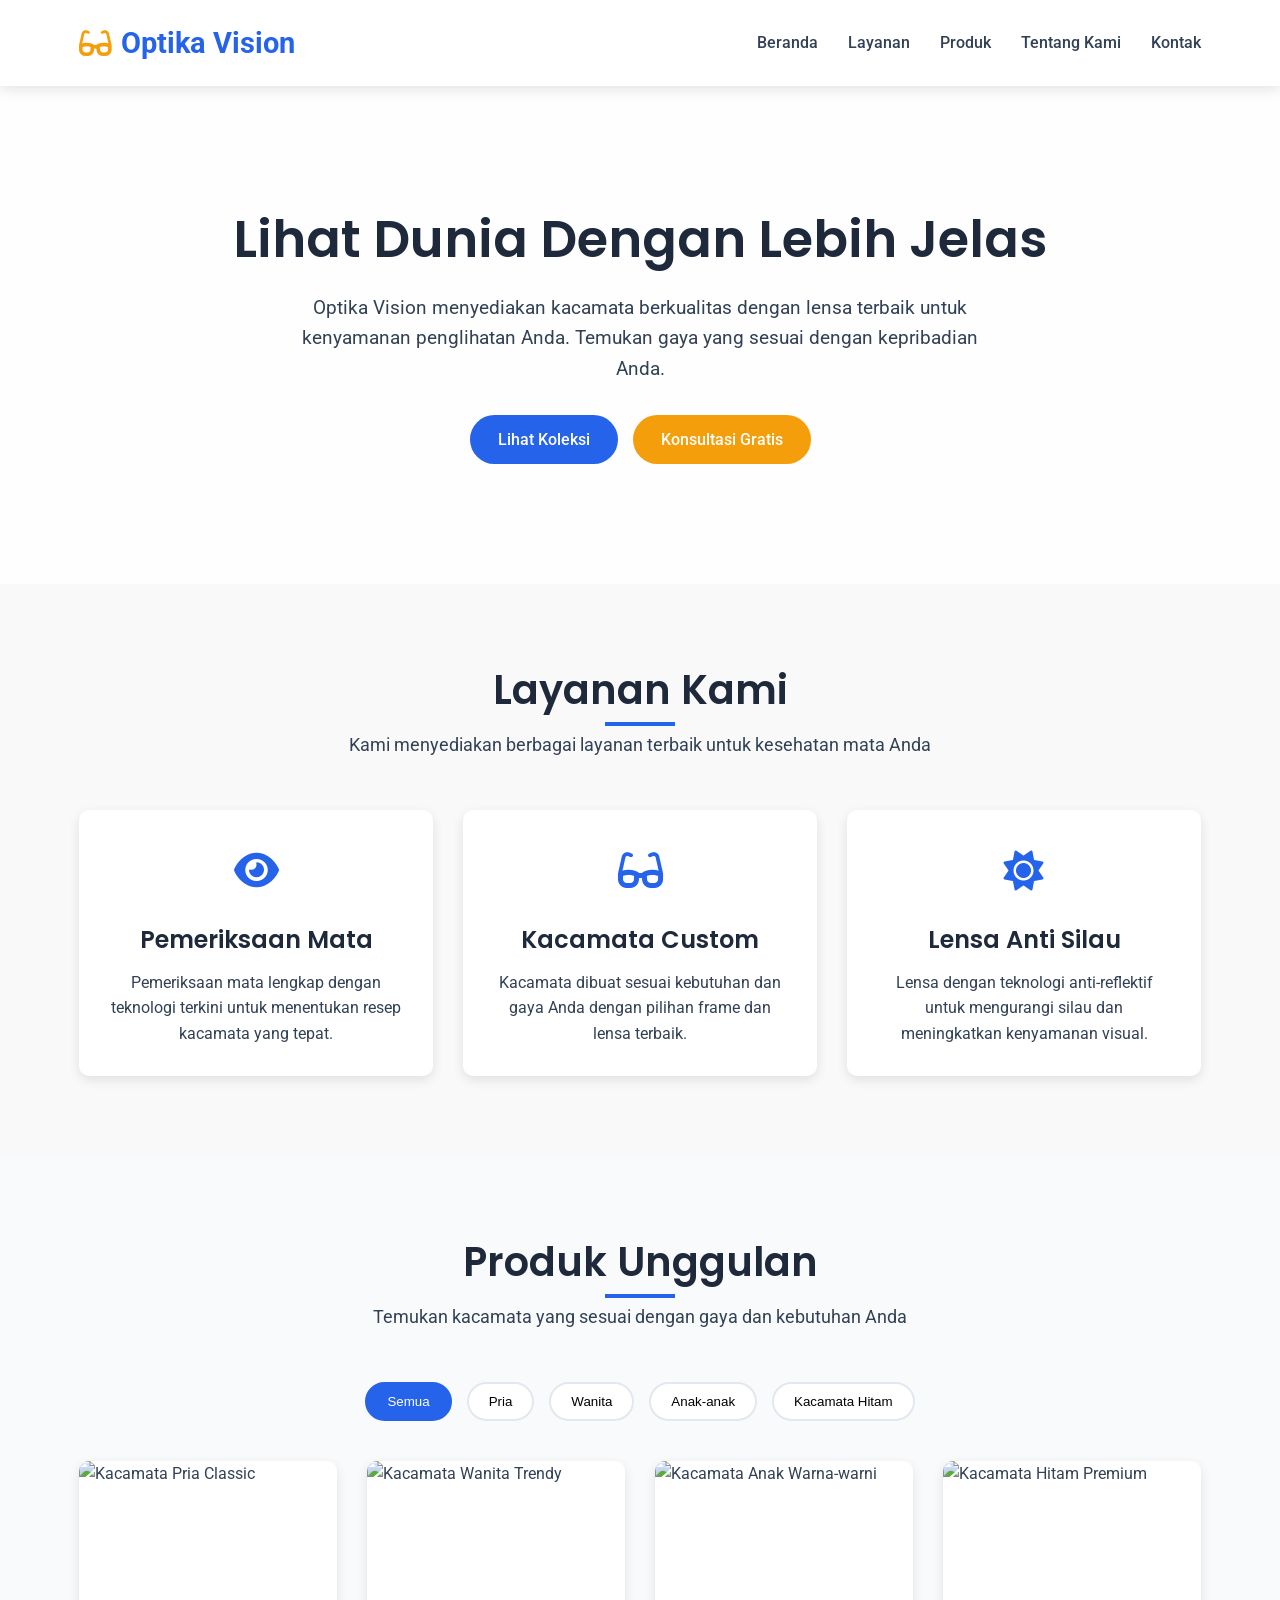
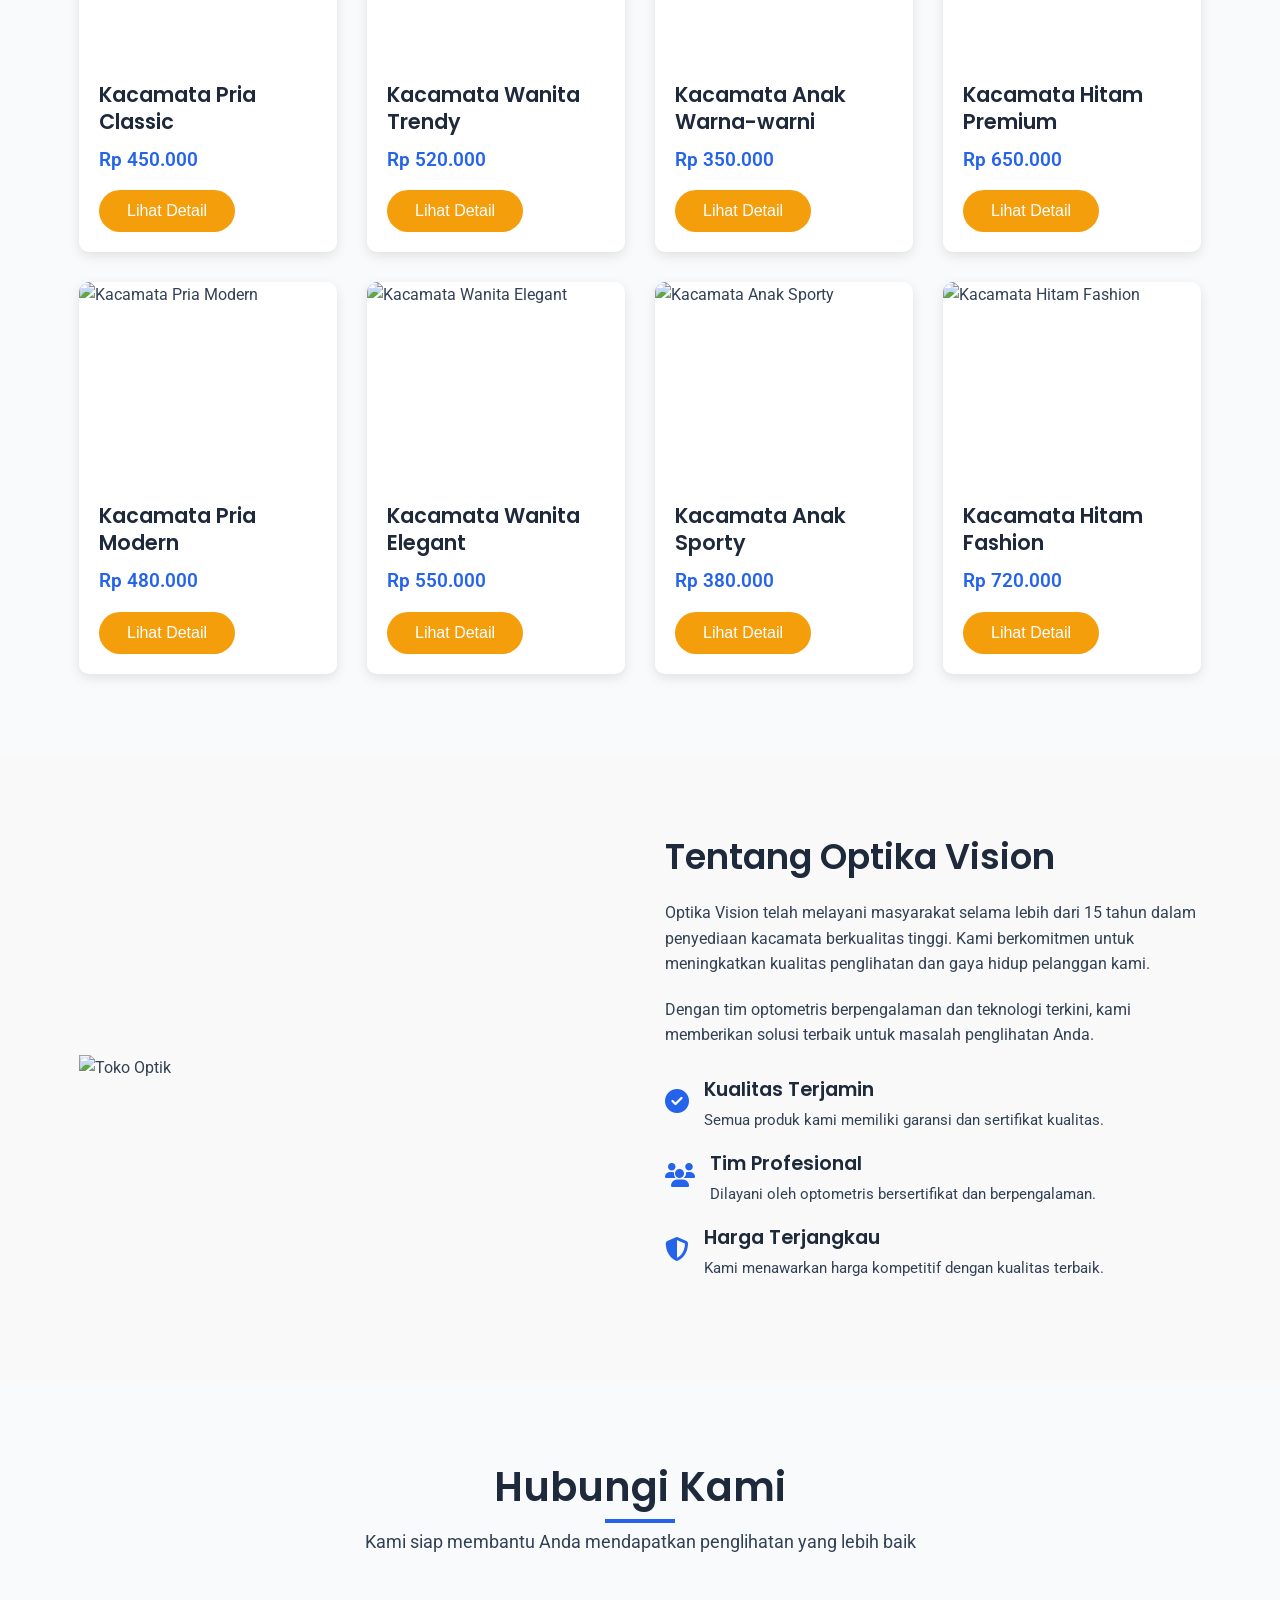
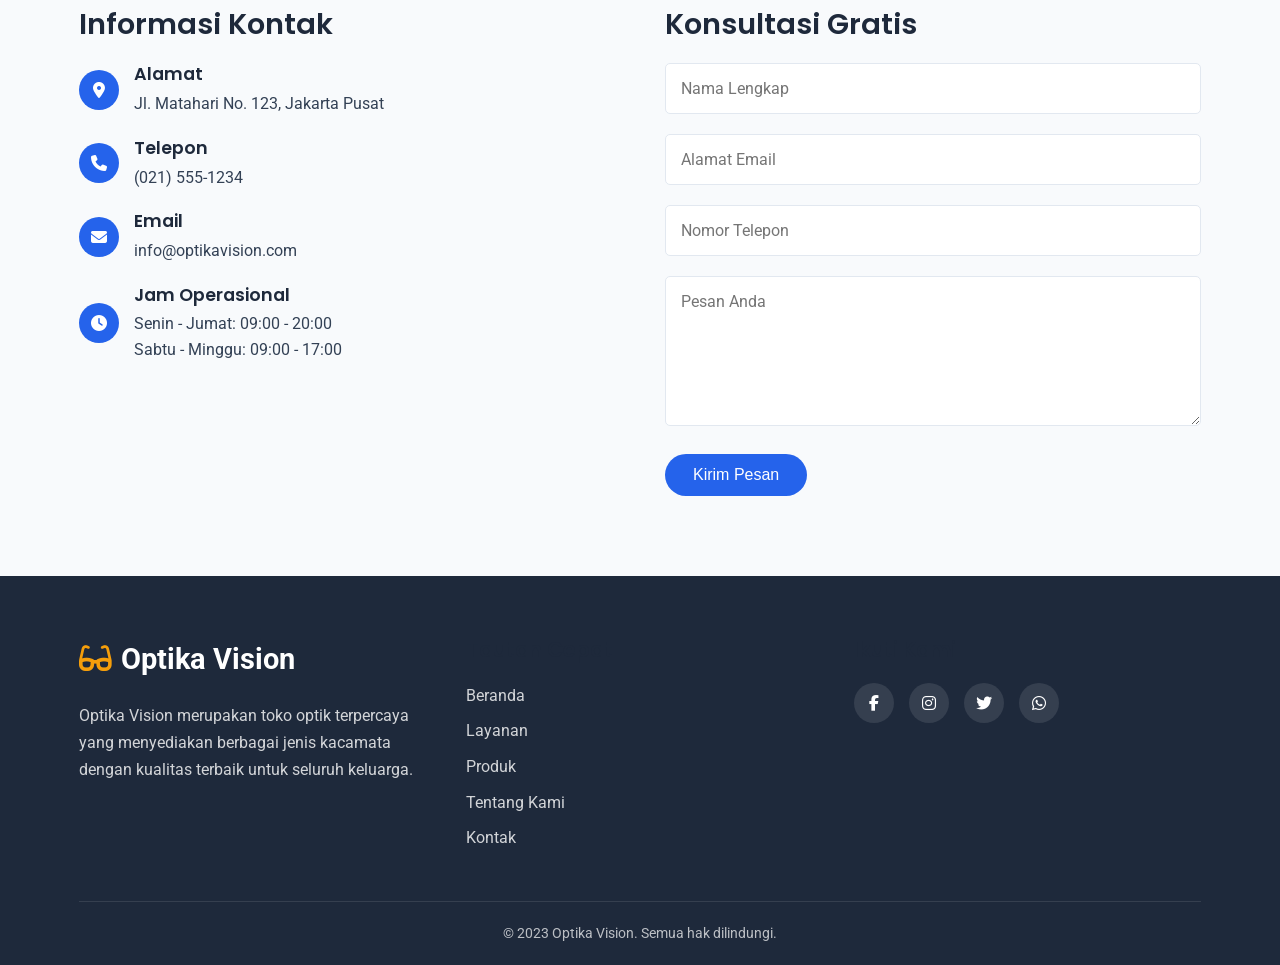
==== index.html @ 6d1a0030 "rename optik.html to index.html" ====
<!DOCTYPE html>
<html lang="id">
<head>
    <meta charset="UTF-8">
    <meta name="viewport" content="width=device-width, initial-scale=1.0">
    <title>Optika Vision - Optik Kacamata Terpercaya</title>
    <link rel="stylesheet" href="style.css">
    <link rel="stylesheet" href="https://cdnjs.cloudflare.com/ajax/libs/font-awesome/6.4.0/css/all.min.css">
    <link rel="preconnect" href="https://fonts.googleapis.com">
    <link rel="preconnect" href="https://fonts.gstatic.com" crossorigin>
    <link href="https://fonts.googleapis.com/css2?family=Poppins:wght@300;400;500;600;700&family=Roboto:wght@300;400;500&display=swap" rel="stylesheet">
</head>
<body>
    <!-- Header & Navbar -->
    <header>
        <div class="container">
            <nav class="navbar">
                <a href="#" class="logo">
                    <i class="fas fa-glasses"></i> Optika Vision
                </a>
                <div class="mobile-toggle">
                    <i class="fas fa-bars"></i>
                </div>
                <ul class="nav-links">
                    <li><a href="#home">Beranda</a></li>
                    <li><a href="#services">Layanan</a></li>
                    <li><a href="#products">Produk</a></li>
                    <li><a href="#about">Tentang Kami</a></li>
                    <li><a href="#contact">Kontak</a></li>
                </ul>
            </nav>
        </div>
    </header>

    <!-- Hero Section -->
    <section class="hero" id="home">
        <div class="container">
            <div class="hero-content">
                <h1>Lihat Dunia Dengan Lebih Jelas</h1>
                <p>Optika Vision menyediakan kacamata berkualitas dengan lensa terbaik untuk kenyamanan penglihatan Anda. Temukan gaya yang sesuai dengan kepribadian Anda.</p>
                <div class="hero-btns">
                    <a href="#products" class="btn">Lihat Koleksi</a>
                    <a href="#contact" class="btn btn-accent">Konsultasi Gratis</a>
                </div>
            </div>
        </div>
    </section>

    <!-- Services Section -->
    <section id="services" class="services-section">
        <div class="container">
            <div class="section-title">
                <h2>Layanan Kami</h2>
                <p>Kami menyediakan berbagai layanan terbaik untuk kesehatan mata Anda</p>
            </div>
            <div class="services-grid">
                <div class="service-card">
                    <div class="service-icon">
                        <i class="fas fa-eye"></i>
                    </div>
                    <h3>Pemeriksaan Mata</h3>
                    <p>Pemeriksaan mata lengkap dengan teknologi terkini untuk menentukan resep kacamata yang tepat.</p>
                </div>
                <div class="service-card">
                    <div class="service-icon">
                        <i class="fas fa-glasses"></i>
                    </div>
                    <h3>Kacamata Custom</h3>
                    <p>Kacamata dibuat sesuai kebutuhan dan gaya Anda dengan pilihan frame dan lensa terbaik.</p>
                </div>
                <div class="service-card">
                    <div class="service-icon">
                        <i class="fas fa-sun"></i>
                    </div>
                    <h3>Lensa Anti Silau</h3>
                    <p>Lensa dengan teknologi anti-reflektif untuk mengurangi silau dan meningkatkan kenyamanan visual.</p>
                </div>
            </div>
        </div>
    </section>

    <!-- Products Section -->
    <section id="products" class="products-section">
        <div class="container">
            <div class="section-title">
                <h2>Produk Unggulan</h2>
                <p>Temukan kacamata yang sesuai dengan gaya dan kebutuhan Anda</p>
            </div>
            <div class="product-filters">
                <button class="filter-btn active" data-filter="all">Semua</button>
                <button class="filter-btn" data-filter="pria">Pria</button>
                <button class="filter-btn" data-filter="wanita">Wanita</button>
                <button class="filter-btn" data-filter="anak">Anak-anak</button>
                <button class="filter-btn" data-filter="sunglasses">Kacamata Hitam</button>
            </div>
            <div class="products-grid">
                <!-- Product items will be added by JavaScript -->
            </div>
        </div>
    </section>

    <!-- About Section -->
    <section id="about" class="about-section">
        <div class="container">
            <div class="about-content">
                <div class="about-img">
                    <img src="https://images.unsplash.com/photo-1591085686350-798c0f9faa7f?ixlib=rb-4.0.3&ixid=M3wxMjA3fDB8MHxwaG90by1wYWdlfHx8fGVufDB8fHx8fA%3D%3D&auto=format&fit=crop&w=1631&q=80" alt="Toko Optik">
                </div>
                <div class="about-text">
                    <h2>Tentang Optika Vision</h2>
                    <p>Optika Vision telah melayani masyarakat selama lebih dari 15 tahun dalam penyediaan kacamata berkualitas tinggi. Kami berkomitmen untuk meningkatkan kualitas penglihatan dan gaya hidup pelanggan kami.</p>
                    <p>Dengan tim optometris berpengalaman dan teknologi terkini, kami memberikan solusi terbaik untuk masalah penglihatan Anda.</p>
                    <div class="about-features">
                        <div class="feature">
                            <div class="feature-icon">
                                <i class="fas fa-check-circle"></i>
                            </div>
                            <div>
                                <h4>Kualitas Terjamin</h4>
                                <p>Semua produk kami memiliki garansi dan sertifikat kualitas.</p>
                            </div>
                        </div>
                        <div class="feature">
                            <div class="feature-icon">
                                <i class="fas fa-users"></i>
                            </div>
                            <div>
                                <h4>Tim Profesional</h4>
                                <p>Dilayani oleh optometris bersertifikat dan berpengalaman.</p>
                            </div>
                        </div>
                        <div class="feature">
                            <div class="feature-icon">
                                <i class="fas fa-shield-alt"></i>
                            </div>
                            <div>
                                <h4>Harga Terjangkau</h4>
                                <p>Kami menawarkan harga kompetitif dengan kualitas terbaik.</p>
                            </div>
                        </div>
                    </div>
                </div>
            </div>
        </div>
    </section>

    <!-- Contact Section -->
    <section id="contact" class="contact-section">
        <div class="container">
            <div class="section-title">
                <h2>Hubungi Kami</h2>
                <p>Kami siap membantu Anda mendapatkan penglihatan yang lebih baik</p>
            </div>
            <div class="contact-container">
                <div class="contact-info">
                    <h3>Informasi Kontak</h3>
                    <div class="contact-detail">
                        <i class="fas fa-map-marker-alt"></i>
                        <div>
                            <h4>Alamat</h4>
                            <p>Jl. Matahari No. 123, Jakarta Pusat</p>
                        </div>
                    </div>
                    <div class="contact-detail">
                        <i class="fas fa-phone"></i>
                        <div>
                            <h4>Telepon</h4>
                            <p>(021) 555-1234</p>
                        </div>
                    </div>
                    <div class="contact-detail">
                        <i class="fas fa-envelope"></i>
                        <div>
                            <h4>Email</h4>
                            <p>info@optikavision.com</p>
                        </div>
                    </div>
                    <div class="contact-detail">
                        <i class="fas fa-clock"></i>
                        <div>
                            <h4>Jam Operasional</h4>
                            <p>Senin - Jumat: 09:00 - 20:00</p>
                            <p>Sabtu - Minggu: 09:00 - 17:00</p>
                        </div>
                    </div>
                </div>
                <div class="contact-form">
                    <h3>Konsultasi Gratis</h3>
                    <form id="consultationForm">
                        <input type="text" placeholder="Nama Lengkap" required>
                        <input type="email" placeholder="Alamat Email" required>
                        <input type="tel" placeholder="Nomor Telepon" required>
                        <textarea placeholder="Pesan Anda" required></textarea>
                        <button type="submit" class="btn">Kirim Pesan</button>
                    </form>
                </div>
            </div>
        </div>
    </section>

    <!-- Footer -->
    <footer>
        <div class="container">
            <div class="footer-content">
                <div class="footer-about">
                    <a href="#" class="footer-logo">
                        <i class="fas fa-glasses"></i> Optika Vision
                    </a>
                    <p>Optika Vision merupakan toko optik terpercaya yang menyediakan berbagai jenis kacamata dengan kualitas terbaik untuk seluruh keluarga.</p>
                </div>
                <div class="footer-links">
                    <h4>Tautan Cepat</h4>
                    <ul>
                        <li><a href="#home">Beranda</a></li>
                        <li><a href="#services">Layanan</a></li>
                        <li><a href="#products">Produk</a></li>
                        <li><a href="#about">Tentang Kami</a></li>
                        <li><a href="#contact">Kontak</a></li>
                    </ul>
                </div>
                <div class="footer-social">
                    <h4>Ikuti Kami</h4>
                    <div class="social-icons">
                        <a href="#"><i class="fab fa-facebook-f"></i></a>
                        <a href="#"><i class="fab fa-instagram"></i></a>
                        <a href="#"><i class="fab fa-twitter"></i></a>
                        <a href="#"><i class="fab fa-whatsapp"></i></a>
                    </div>
                </div>
            </div>
            <div class="copyright">
                <p>&copy; 2023 Optika Vision. Semua hak dilindungi.</p>
            </div>
        </div>
    </footer>

    <script src="aksi.js"></script>
</body>
</html>
---- style.css ----
:root {
    --primary-color: #2563eb;
    --secondary-color: #1e40af;
    --accent-color: #f59e0b;
    --light-color: #f8fafc;
    --dark-color: #1e293b;
    --text-color: #334155;
    --shadow: 0 4px 12px rgba(0, 0, 0, 0.1);
    --transition: all 0.3s ease;
}

* {
    margin: 0;
    padding: 0;
    box-sizing: border-box;
}

body {
    font-family: 'Roboto', sans-serif;
    line-height: 1.6;
    color: var(--text-color);
    background-color: #f9f9f9;
}

h1, h2, h3, h4 {
    font-family: 'Poppins', sans-serif;
    font-weight: 600;
    line-height: 1.3;
    color: var(--dark-color);
}

a {
    text-decoration: none;
    color: inherit;
}

ul {
    list-style: none;
}

img {
    max-width: 100%;
    display: block;
}

.container {
    width: 90%;
    max-width: 1200px;
    margin: 0 auto;
    padding: 0 15px;
}

.btn {
    display: inline-block;
    padding: 12px 28px;
    background-color: var(--primary-color);
    color: white;
    border-radius: 30px;
    font-weight: 500;
    transition: var(--transition);
    border: none;
    cursor: pointer;
    font-size: 16px;
}

.btn:hover {
    background-color: var(--secondary-color);
    transform: translateY(-3px);
    box-shadow: var(--shadow);
}

.btn-accent {
    background-color: var(--accent-color);
}

.btn-accent:hover {
    background-color: #d97706;
}

section {
    padding: 80px 0;
}

.section-title {
    text-align: center;
    margin-bottom: 50px;
}

.section-title h2 {
    font-size: 2.5rem;
    margin-bottom: 15px;
    position: relative;
    display: inline-block;
}

.section-title h2::after {
    content: '';
    position: absolute;
    width: 70px;
    height: 4px;
    background-color: var(--primary-color);
    bottom: -10px;
    left: 50%;
    transform: translateX(-50%);
}

.section-title p {
    font-size: 1.1rem;
    color: var(--text-color);
    max-width: 600px;
    margin: 0 auto;
}

/* Header & Navbar */
header {
    background-color: white;
    box-shadow: var(--shadow);
    position: sticky;
    top: 0;
    z-index: 1000;
}

.navbar {
    display: flex;
    justify-content: space-between;
    align-items: center;
    padding: 20px 0;
}

.logo {
    font-size: 1.8rem;
    font-weight: 700;
    color: var(--primary-color);
    display: flex;
    align-items: center;
}

.logo i {
    margin-right: 10px;
    color: var(--accent-color);
}

.nav-links {
    display: flex;
    gap: 30px;
}

.nav-links a {
    font-weight: 500;
    transition: var(--transition);
    position: relative;
}

.nav-links a:hover {
    color: var(--primary-color);
}

.nav-links a::after {
    content: '';
    position: absolute;
    width: 0;
    height: 2px;
    background-color: var(--primary-color);
    bottom: -5px;
    left: 0;
    transition: var(--transition);
}

.nav-links a:hover::after {
    width: 100%;
}

.mobile-toggle {
    display: none;
    font-size: 1.5rem;
    cursor: pointer;
}

/* Hero Section */
.hero {
    background: linear-gradient(rgba(255, 255, 255, 0.9), rgba(255, 255, 255, 0.8)), url('https://images.unsplash.com/photo-1505740420928-5e560c06d30e?ixlib=rb-4.0.3&ixid=M3wxMjA3fDB8MHxwaG90by1wYWdlfHx8fGVufDB8fHx8fA%3D%3D&auto=format&fit=crop&w=1470&q=80');
    background-size: cover;
    background-position: center;
    padding: 120px 0;
    text-align: center;
}

.hero-content h1 {
    font-size: 3.2rem;
    margin-bottom: 20px;
    color: var(--dark-color);
}

.hero-content p {
    font-size: 1.2rem;
    max-width: 700px;
    margin: 0 auto 30px;
    color: var(--text-color);
}

.hero-btns {
    display: flex;
    gap: 15px;
    justify-content: center;
    flex-wrap: wrap;
}

/* Services Section */
.services-grid {
    display: grid;
    grid-template-columns: repeat(auto-fit, minmax(280px, 1fr));
    gap: 30px;
}

.service-card {
    background-color: white;
    padding: 30px;
    border-radius: 10px;
    box-shadow: var(--shadow);
    text-align: center;
    transition: var(--transition);
}

.service-card:hover {
    transform: translateY(-10px);
}

.service-icon {
    font-size: 2.5rem;
    color: var(--primary-color);
    margin-bottom: 20px;
}

.service-card h3 {
    margin-bottom: 15px;
    font-size: 1.5rem;
}

.service-card p {
    color: var(--text-color);
}

/* Products Section */
.products-section {
    background-color: var(--light-color);
}

.product-filters {
    display: flex;
    justify-content: center;
    gap: 15px;
    margin-bottom: 40px;
    flex-wrap: wrap;
}

.filter-btn {
    padding: 10px 20px;
    background-color: white;
    border: 2px solid #e2e8f0;
    border-radius: 30px;
    cursor: pointer;
    font-weight: 500;
    transition: var(--transition);
}

.filter-btn.active, .filter-btn:hover {
    background-color: var(--primary-color);
    color: white;
    border-color: var(--primary-color);
}

.products-grid {
    display: grid;
    grid-template-columns: repeat(auto-fill, minmax(250px, 1fr));
    gap: 30px;
}

.product-card {
    background-color: white;
    border-radius: 10px;
    overflow: hidden;
    box-shadow: var(--shadow);
    transition: var(--transition);
}

.product-card:hover {
    transform: translateY(-10px);
}

.product-img {
    height: 200px;
    overflow: hidden;
}

.product-img img {
    width: 100%;
    height: 100%;
    object-fit: cover;
    transition: var(--transition);
}

.product-card:hover .product-img img {
    transform: scale(1.05);
}

.product-info {
    padding: 20px;
}

.product-info h3 {
    margin-bottom: 10px;
    font-size: 1.3rem;
}

.product-price {
    font-size: 1.2rem;
    font-weight: 600;
    color: var(--primary-color);
    margin-bottom: 15px;
}

/* About Section */
.about-content {
    display: grid;
    grid-template-columns: 1fr 1fr;
    gap: 50px;
    align-items: center;
}

.about-text h2 {
    margin-bottom: 20px;
    font-size: 2.2rem;
}

.about-text p {
    margin-bottom: 20px;
    color: var(--text-color);
}

.about-features {
    margin-top: 30px;
}

.feature {
    display: flex;
    align-items: flex-start;
    margin-bottom: 20px;
}

.feature-icon {
    color: var(--primary-color);
    font-size: 1.5rem;
    margin-right: 15px;
    margin-top: 5px;
}

.feature h4 {
    margin-bottom: 5px;
    font-size: 1.2rem;
}

.feature p {
    font-size: 0.95rem;
    color: var(--text-color);
    margin-bottom: 0;
}

/* Contact Section */
.contact-section {
    background-color: var(--light-color);
}

.contact-container {
    display: grid;
    grid-template-columns: repeat(auto-fit, minmax(300px, 1fr));
    gap: 50px;
}

.contact-info h3 {
    margin-bottom: 20px;
    font-size: 1.8rem;
}

.contact-detail {
    display: flex;
    align-items: center;
    margin-bottom: 20px;
}

.contact-detail i {
    width: 40px;
    height: 40px;
    background-color: var(--primary-color);
    color: white;
    border-radius: 50%;
    display: flex;
    align-items: center;
    justify-content: center;
    margin-right: 15px;
    flex-shrink: 0;
}

.contact-detail h4 {
    margin-bottom: 5px;
    font-size: 1.1rem;
}

.contact-detail p {
    color: var(--text-color);
}

.contact-form h3 {
    margin-bottom: 20px;
    font-size: 1.8rem;
}

.contact-form input,
.contact-form textarea {
    width: 100%;
    padding: 15px;
    margin-bottom: 20px;
    border: 1px solid #e2e8f0;
    border-radius: 5px;
    font-family: 'Roboto', sans-serif;
    font-size: 16px;
}

.contact-form input:focus,
.contact-form textarea:focus {
    outline: none;
    border-color: var(--primary-color);
}

.contact-form textarea {
    height: 150px;
    resize: vertical;
}

/* Footer */
footer {
    background-color: var(--dark-color);
    color: white;
    padding: 60px 0 20px;
}

.footer-content {
    display: grid;
    grid-template-columns: repeat(auto-fit, minmax(250px, 1fr));
    gap: 40px;
    margin-bottom: 40px;
}

.footer-logo {
    font-size: 1.8rem;
    font-weight: 700;
    color: white;
    margin-bottom: 20px;
    display: flex;
    align-items: center;
}

.footer-logo i {
    margin-right: 10px;
    color: var(--accent-color);
}

.footer-about p {
    color: rgba(255, 255, 255, 0.8);
    line-height: 1.7;
}

.footer-links h4,
.footer-social h4 {
    margin-bottom: 20px;
    font-size: 1.3rem;
}

.footer-links li {
    margin-bottom: 10px;
}

.footer-links a {
    color: rgba(255, 255, 255, 0.8);
    transition: var(--transition);
}

.footer-links a:hover {
    color: var(--accent-color);
    padding-left: 5px;
}

.social-icons {
    display: flex;
    gap: 15px;
}

.social-icons a {
    width: 40px;
    height: 40px;
    background-color: rgba(255, 255, 255, 0.1);
    border-radius: 50%;
    display: flex;
    align-items: center;
    justify-content: center;
    transition: var(--transition);
}

.social-icons a:hover {
    background-color: var(--accent-color);
    transform: translateY(-5px);
}

.copyright {
    text-align: center;
    padding-top: 20px;
    border-top: 1px solid rgba(255, 255, 255, 0.1);
    font-size: 0.9rem;
    color: rgba(255, 255, 255, 0.7);
}

/* Responsive Styles */
@media (max-width: 992px) {
    .hero-content h1 {
        font-size: 2.8rem;
    }
    
    .about-content {
        grid-template-columns: 1fr;
    }
    
    .about-img {
        order: -1;
    }
}

@media (max-width: 768px) {
    .mobile-toggle {
        display: block;
    }

    .nav-links {
        position: fixed;
        top: 80px;
        left: 0;
        width: 100%;
        background-color: white;
        flex-direction: column;
        align-items: center;
        padding: 20px 0;
        box-shadow: var(--shadow);
        transform: translateY(-100%);
        opacity: 0;
        visibility: hidden;
        transition: var(--transition);
        z-index: 999;
    }

    .nav-links.active {
        transform: translateY(0);
        opacity: 1;
        visibility: visible;
    }

    .hero-content h1 {
        font-size: 2.3rem;
    }

    .section-title h2 {
        font-size: 2rem;
    }
    
    .contact-container {
        grid-template-columns: 1fr;
    }
}

@media (max-width: 576px) {
    .hero {
        padding: 80px 0;
    }

    .hero-content h1 {
        font-size: 1.9rem;
    }

    section {
        padding: 60px 0;
    }

    .section-title h2 {
        font-size: 1.8rem;
    }

    .btn {
        padding: 10px 22px;
        font-size: 15px;
    }
    
    .hero-btns {
        flex-direction: column;
        align-items: center;
    }
    
    .hero-btns .btn {
        width: 100%;
        max-width: 250px;
        text-align: center;
    }
}
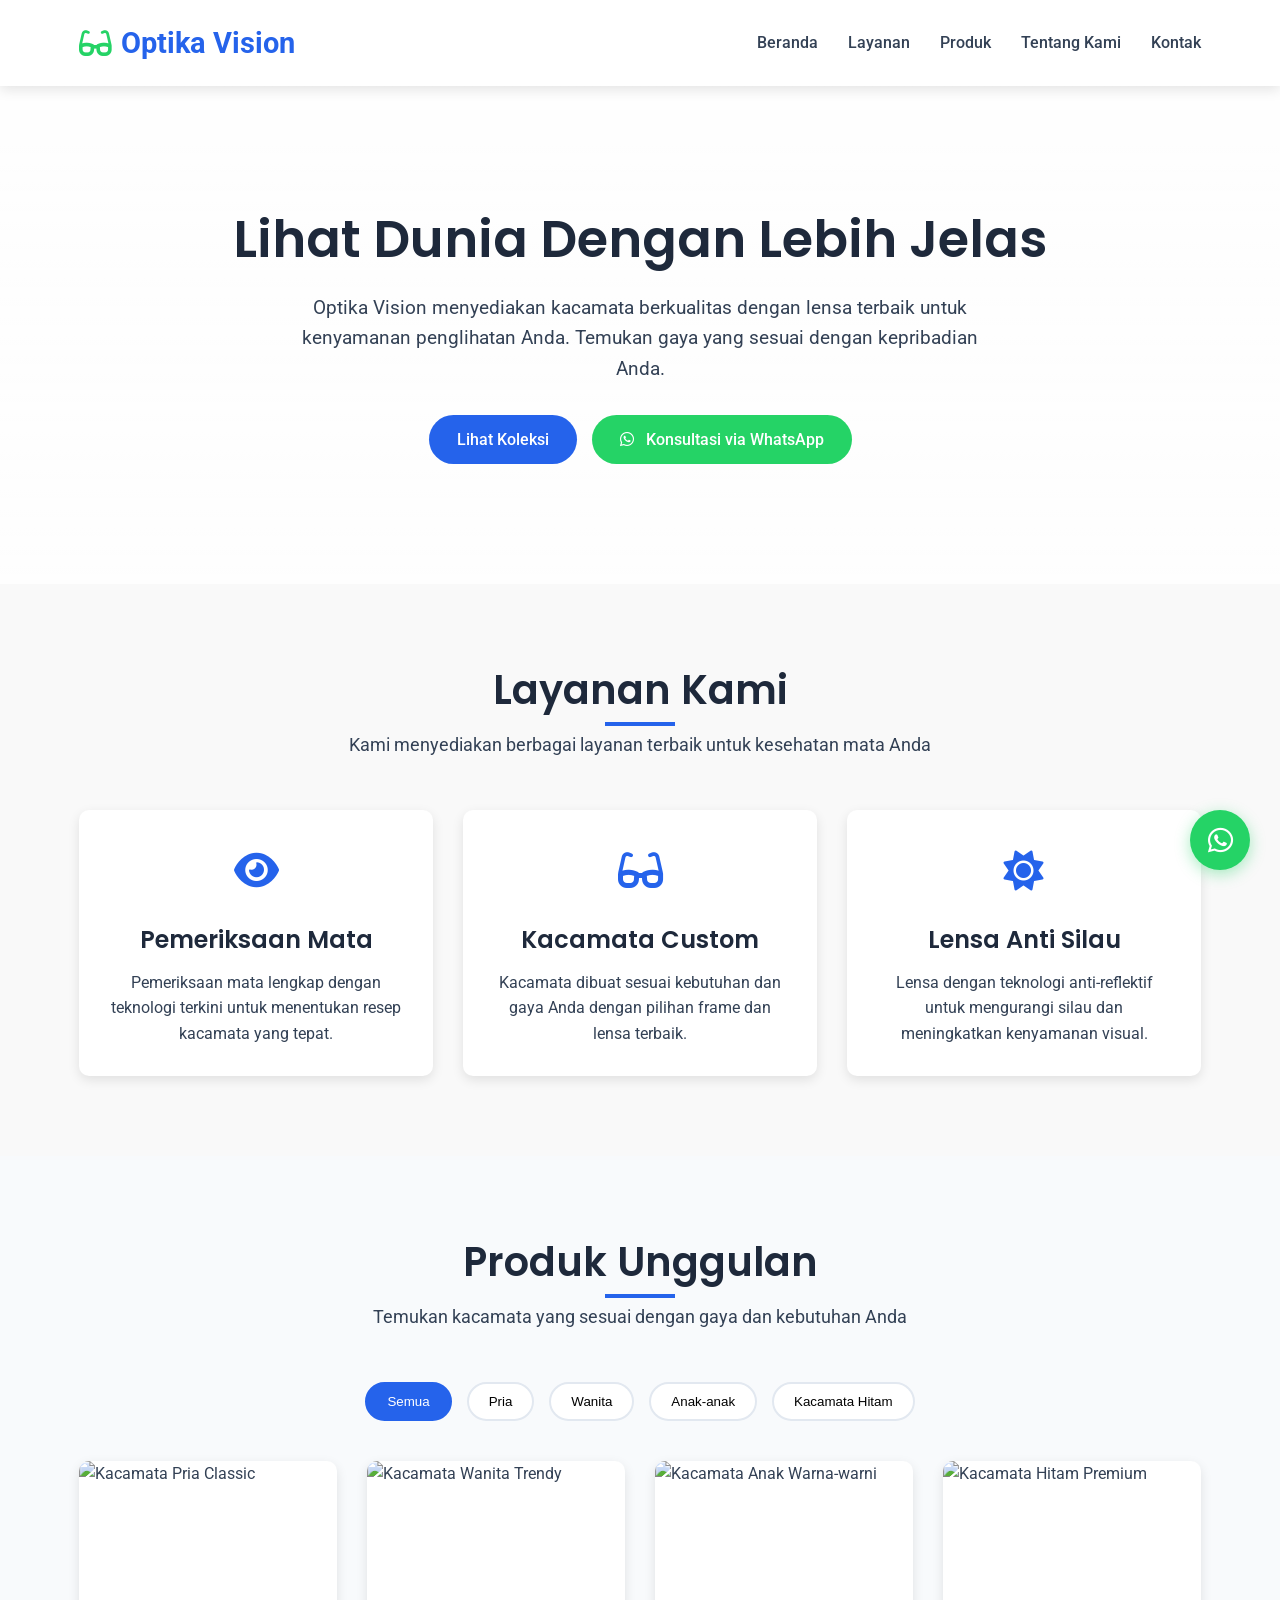
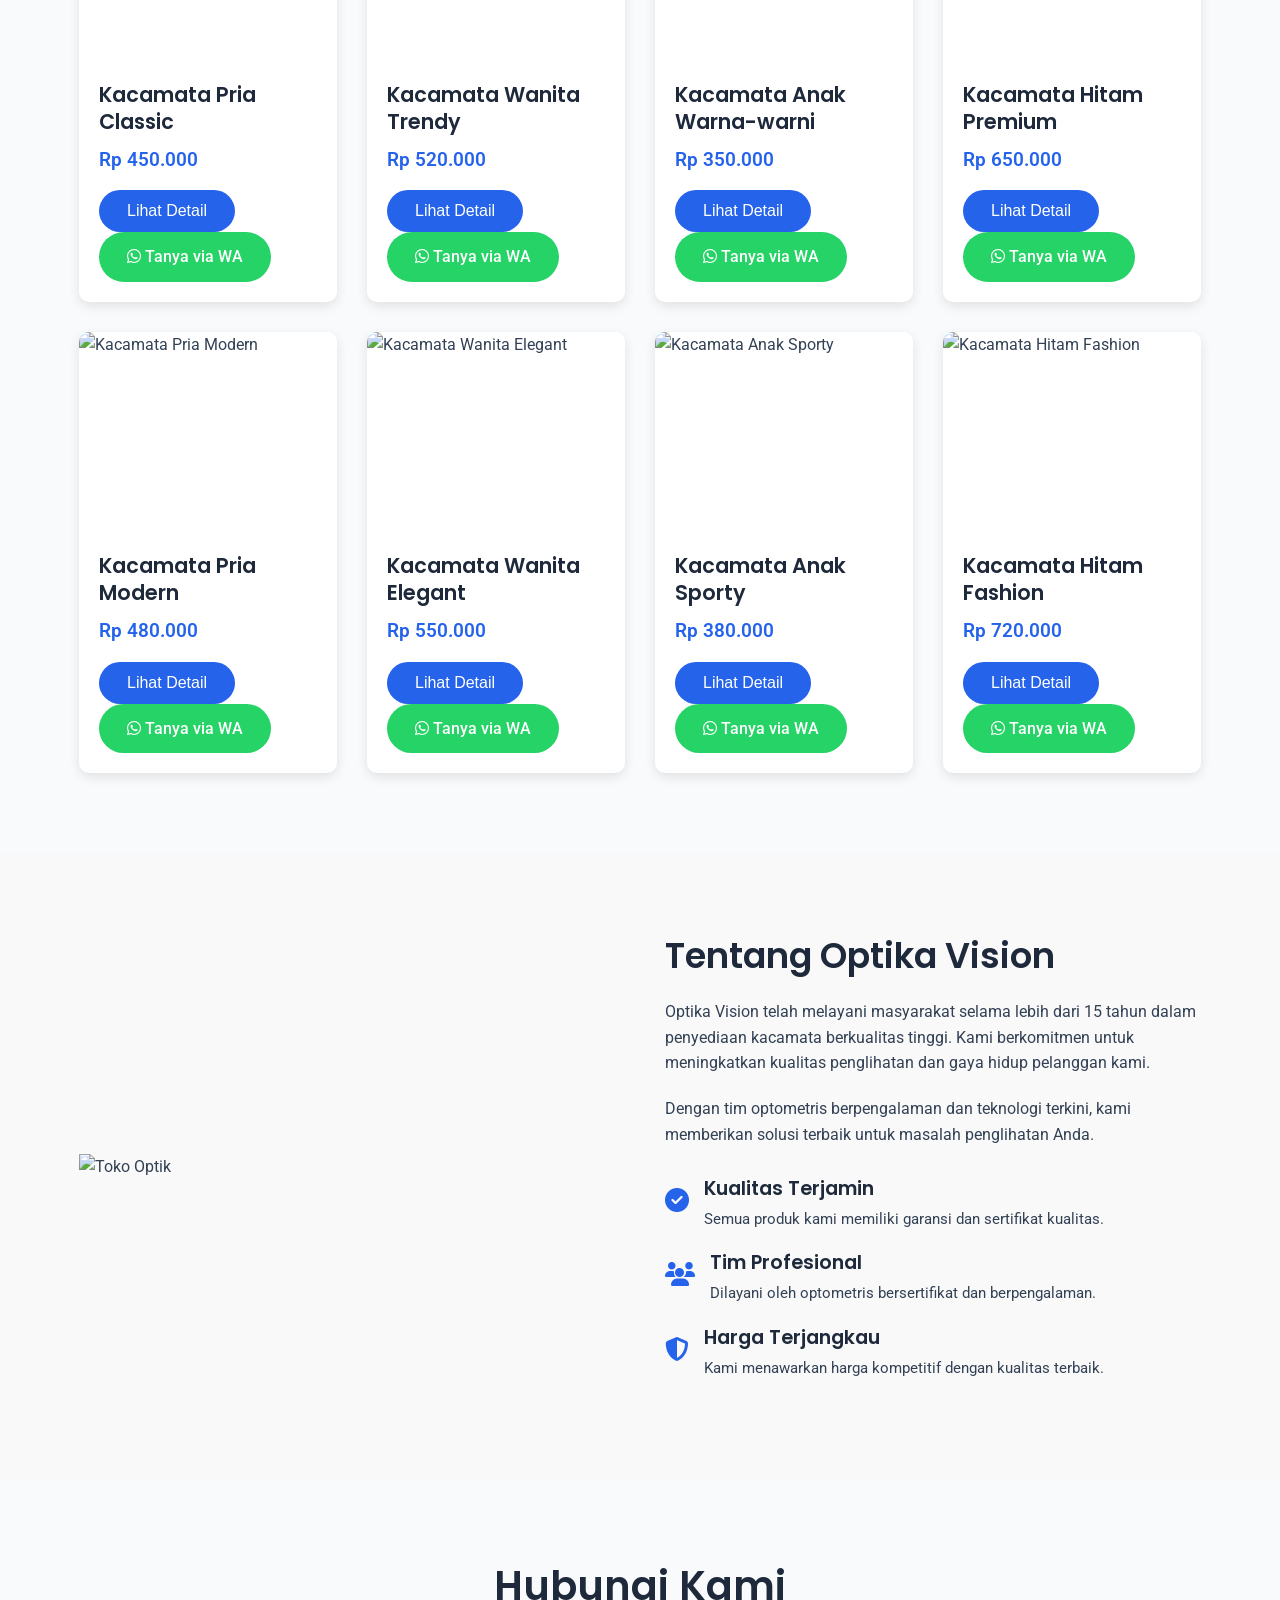
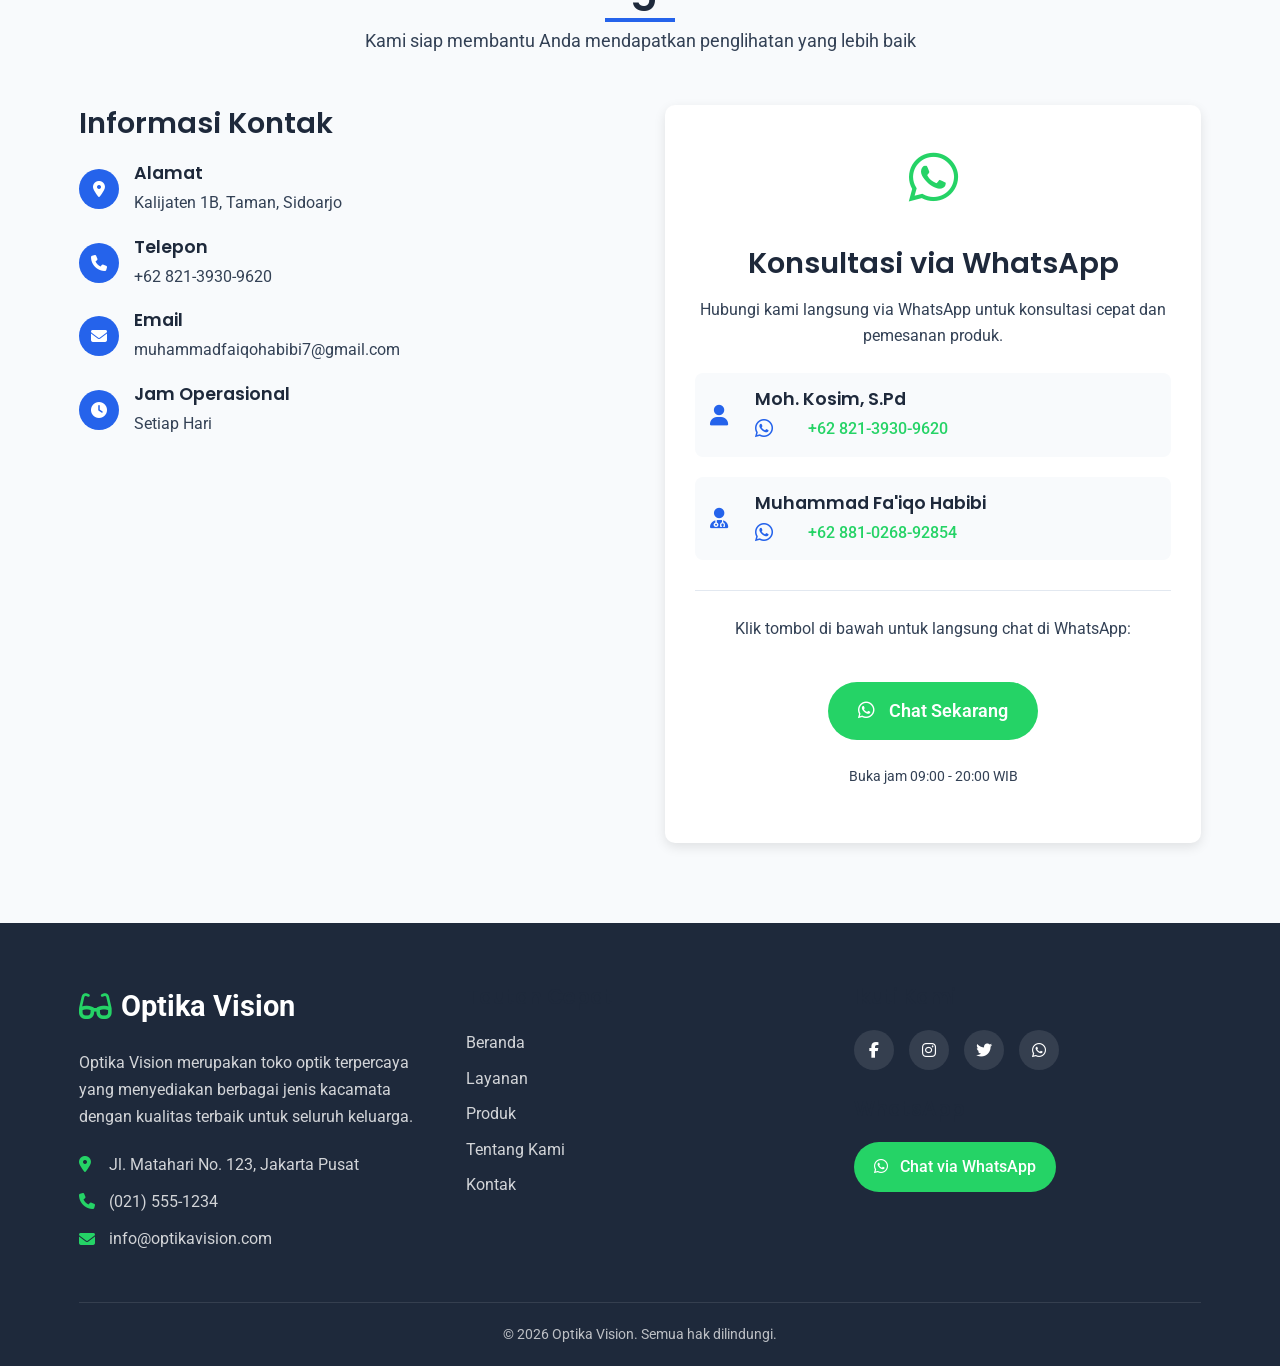
==== commit bf405086: "update tampilan website" ====
--- a/index.html
+++ b/index.html
@@ -9,6 +9,7 @@
     <link rel="preconnect" href="https://fonts.googleapis.com">
     <link rel="preconnect" href="https://fonts.gstatic.com" crossorigin>
     <link href="https://fonts.googleapis.com/css2?family=Poppins:wght@300;400;500;600;700&family=Roboto:wght@300;400;500&display=swap" rel="stylesheet">
+    <link rel="icon" href="https://img.icons8.com/color/48/000000/glasses.png" type="image/x-icon">
 </head>
 <body>
     <!-- Header & Navbar -->
@@ -40,7 +41,9 @@
                 <p>Optika Vision menyediakan kacamata berkualitas dengan lensa terbaik untuk kenyamanan penglihatan Anda. Temukan gaya yang sesuai dengan kepribadian Anda.</p>
                 <div class="hero-btns">
                     <a href="#products" class="btn">Lihat Koleksi</a>
-                    <a href="#contact" class="btn btn-accent">Konsultasi Gratis</a>
+                    <a href="https://wa.me/6282139309620?text=Halo%20Optika%20Vision,%20saya%20ingin%20konsultasi%20tentang%20kacamata" class="btn btn-accent" target="_blank">
+                        <i class="fab fa-whatsapp"></i> Konsultasi via WhatsApp
+                    </a>
                 </div>
             </div>
         </div>
@@ -158,45 +161,78 @@
                         <i class="fas fa-map-marker-alt"></i>
                         <div>
                             <h4>Alamat</h4>
-                            <p>Jl. Matahari No. 123, Jakarta Pusat</p>
+                            <p>Kalijaten 1B, Taman, Sidoarjo</p>
                         </div>
                     </div>
                     <div class="contact-detail">
                         <i class="fas fa-phone"></i>
                         <div>
                             <h4>Telepon</h4>
-                            <p>(021) 555-1234</p>
+                            <p>+62 821-3930-9620</p>
                         </div>
                     </div>
                     <div class="contact-detail">
                         <i class="fas fa-envelope"></i>
                         <div>
                             <h4>Email</h4>
-                            <p>info@optikavision.com</p>
+                            <p>muhammadfaiqohabibi7@gmail.com</p>
                         </div>
                     </div>
                     <div class="contact-detail">
                         <i class="fas fa-clock"></i>
                         <div>
                             <h4>Jam Operasional</h4>
-                            <p>Senin - Jumat: 09:00 - 20:00</p>
-                            <p>Sabtu - Minggu: 09:00 - 17:00</p>
-                        </div>
-                    </div>
-                </div>
-                <div class="contact-form">
-                    <h3>Konsultasi Gratis</h3>
-                    <form id="consultationForm">
-                        <input type="text" placeholder="Nama Lengkap" required>
-                        <input type="email" placeholder="Alamat Email" required>
-                        <input type="tel" placeholder="Nomor Telepon" required>
-                        <textarea placeholder="Pesan Anda" required></textarea>
-                        <button type="submit" class="btn">Kirim Pesan</button>
-                    </form>
-                </div>
-            </div>
-        </div>
-    </section>
+                            <p>Setiap Hari</p>
+                        </div>
+                    </div>
+                </div>
+                <div class="contact-whatsapp">
+                    <div class="whatsapp-card">
+                        <div class="whatsapp-icon">
+                            <i class="fab fa-whatsapp"></i>
+                        </div>
+                        <h3>Konsultasi via WhatsApp</h3>
+                        <p>Hubungi kami langsung via WhatsApp untuk konsultasi cepat dan pemesanan produk.</p>
+                        
+                        <div class="whatsapp-numbers">
+                            <div class="whatsapp-number">
+                                <i class="fas fa-user"></i>
+                                <div>
+                                    <h4>Moh. Kosim, S.Pd</h4>
+                                    <a href="https://wa.me/6282139309620" class="whatsapp-link" target="_blank">
+                                        <i class="fab fa-whatsapp"></i> +62 821-3930-9620
+                                    </a>
+                                </div>
+                            </div>
+                            
+                            <div class="whatsapp-number">
+                                <i class="fas fa-user-md"></i>
+                                <div>
+                                    <h4>Muhammad Fa'iqo Habibi</h4>
+                                    <a href="https://wa.me/62881026892854" class="whatsapp-link" target="_blank">
+                                        <i class="fab fa-whatsapp"></i> +62 881-0268-92854
+                                    </a>
+                                </div>
+                            </div>
+                        </div>
+                        
+                        <div class="whatsapp-cta">
+                            <p>Klik tombol di bawah untuk langsung chat di WhatsApp:</p>
+                            <a href="https://wa.me/6282139309620?text=Halo%20Optika%20Vision,%20saya%20melihat%20website%20Anda%20dan%20ingin%20bertanya%20tentang:" class="whatsapp-btn" target="_blank">
+                                <i class="fab fa-whatsapp"></i> Chat Sekarang
+                            </a>
+                            <p class="whatsapp-note">Buka jam 09:00 - 20:00 WIB</p>
+                        </div>
+                    </div>
+                </div>
+            </div>
+        </div>
+    </section>
+
+    <!-- Floating WhatsApp Button -->
+    <a href="https://wa.me/6282139309620" class="floating-whatsapp" target="_blank">
+        <i class="fab fa-whatsapp"></i>
+    </a>
 
     <!-- Footer -->
     <footer>
@@ -207,6 +243,11 @@
                         <i class="fas fa-glasses"></i> Optika Vision
                     </a>
                     <p>Optika Vision merupakan toko optik terpercaya yang menyediakan berbagai jenis kacamata dengan kualitas terbaik untuk seluruh keluarga.</p>
+                    <div class="footer-contact">
+                        <p><i class="fas fa-map-marker-alt"></i> Jl. Matahari No. 123, Jakarta Pusat</p>
+                        <p><i class="fas fa-phone"></i> (021) 555-1234</p>
+                        <p><i class="fas fa-envelope"></i> info@optikavision.com</p>
+                    </div>
                 </div>
                 <div class="footer-links">
                     <h4>Tautan Cepat</h4>
@@ -224,12 +265,18 @@
                         <a href="#"><i class="fab fa-facebook-f"></i></a>
                         <a href="#"><i class="fab fa-instagram"></i></a>
                         <a href="#"><i class="fab fa-twitter"></i></a>
-                        <a href="#"><i class="fab fa-whatsapp"></i></a>
+                        <a href="https://wa.me/6282139309620" target="_blank"><i class="fab fa-whatsapp"></i></a>
+                    </div>
+                    <div class="footer-whatsapp">
+                        <h4>WhatsApp</h4>
+                        <a href="https://wa.me/6282139309620" class="footer-whatsapp-btn" target="_blank">
+                            <i class="fab fa-whatsapp"></i> Chat via WhatsApp
+                        </a>
                     </div>
                 </div>
             </div>
             <div class="copyright">
-                <p>&copy; 2023 Optika Vision. Semua hak dilindungi.</p>
+                <p>&copy; <span id="current-year">2023</span> Optika Vision. Semua hak dilindungi.</p>
             </div>
         </div>
     </footer>
--- a/style.css
+++ b/style.css
@@ -1,7 +1,7 @@
 :root {
     --primary-color: #2563eb;
     --secondary-color: #1e40af;
-    --accent-color: #f59e0b;
+    --accent-color: #25D366; /* Warna WhatsApp */
     --light-color: #f8fafc;
     --dark-color: #1e293b;
     --text-color: #334155;
@@ -74,7 +74,7 @@
 }
 
 .btn-accent:hover {
-    background-color: #d97706;
+    background-color: #128C7E;
 }
 
 section {
@@ -205,6 +205,10 @@
     flex-wrap: wrap;
 }
 
+.hero-btns .btn i {
+    margin-right: 8px;
+}
+
 /* Services Section */
 .services-grid {
     display: grid;
@@ -372,7 +376,7 @@
 
 .contact-container {
     display: grid;
-    grid-template-columns: repeat(auto-fit, minmax(300px, 1fr));
+    grid-template-columns: 1fr 1fr;
     gap: 50px;
 }
 
@@ -409,31 +413,143 @@
     color: var(--text-color);
 }
 
-.contact-form h3 {
-    margin-bottom: 20px;
+/* WhatsApp Card */
+.contact-whatsapp {
+    background-color: white;
+    border-radius: 10px;
+    padding: 30px;
+    box-shadow: var(--shadow);
+}
+
+.whatsapp-card {
+    text-align: center;
+}
+
+.whatsapp-icon {
+    font-size: 3.5rem;
+    color: var(--accent-color);
+    margin-bottom: 20px;
+}
+
+.whatsapp-card h3 {
+    margin-bottom: 15px;
     font-size: 1.8rem;
 }
 
-.contact-form input,
-.contact-form textarea {
-    width: 100%;
+.whatsapp-card p {
+    color: var(--text-color);
+    margin-bottom: 25px;
+}
+
+.whatsapp-numbers {
+    display: flex;
+    flex-direction: column;
+    gap: 20px;
+    margin-bottom: 30px;
+}
+
+.whatsapp-number {
+    display: flex;
+    align-items: center;
+    text-align: left;
+    background-color: #f8fafc;
     padding: 15px;
-    margin-bottom: 20px;
-    border: 1px solid #e2e8f0;
-    border-radius: 5px;
-    font-family: 'Roboto', sans-serif;
-    font-size: 16px;
-}
-
-.contact-form input:focus,
-.contact-form textarea:focus {
-    outline: none;
-    border-color: var(--primary-color);
-}
-
-.contact-form textarea {
-    height: 150px;
-    resize: vertical;
+    border-radius: 8px;
+    transition: var(--transition);
+}
+
+.whatsapp-number:hover {
+    background-color: #f0f9ff;
+    transform: translateX(5px);
+}
+
+.whatsapp-number i:first-child {
+    color: var(--primary-color);
+    font-size: 1.3rem;
+    margin-right: 15px;
+    width: 30px;
+}
+
+.whatsapp-number h4 {
+    margin-bottom: 5px;
+    font-size: 1.1rem;
+}
+
+.whatsapp-link {
+    display: flex;
+    align-items: center;
+    gap: 8px;
+    color: var(--accent-color);
+    font-weight: 500;
+    transition: var(--transition);
+}
+
+.whatsapp-link:hover {
+    color: #128C7E;
+}
+
+.whatsapp-link i {
+    font-size: 1.2rem;
+}
+
+.whatsapp-cta {
+    margin-top: 25px;
+    padding-top: 25px;
+    border-top: 1px solid #e2e8f0;
+}
+
+.whatsapp-btn {
+    display: inline-block;
+    background-color: var(--accent-color);
+    color: white;
+    padding: 15px 30px;
+    border-radius: 30px;
+    font-weight: 600;
+    font-size: 1.1rem;
+    transition: var(--transition);
+    margin: 15px 0;
+}
+
+.whatsapp-btn:hover {
+    background-color: #128C7E;
+    transform: translateY(-3px);
+    box-shadow: 0 6px 15px rgba(37, 211, 102, 0.3);
+}
+
+.whatsapp-btn i {
+    margin-right: 10px;
+    font-size: 1.2rem;
+}
+
+.whatsapp-note {
+    font-size: 0.9rem;
+    color: #64748b;
+    margin-top: 10px;
+}
+
+/* Floating WhatsApp Button */
+.floating-whatsapp {
+    position: fixed;
+    bottom: 30px;
+    right: 30px;
+    background-color: var(--accent-color);
+    color: white;
+    width: 60px;
+    height: 60px;
+    border-radius: 50%;
+    display: flex;
+    align-items: center;
+    justify-content: center;
+    font-size: 1.8rem;
+    box-shadow: 0 4px 15px rgba(37, 211, 102, 0.4);
+    transition: var(--transition);
+    z-index: 1000;
+}
+
+.floating-whatsapp:hover {
+    background-color: #128C7E;
+    transform: scale(1.1);
+    box-shadow: 0 6px 20px rgba(37, 211, 102, 0.5);
 }
 
 /* Footer */
@@ -467,6 +583,20 @@
 .footer-about p {
     color: rgba(255, 255, 255, 0.8);
     line-height: 1.7;
+    margin-bottom: 20px;
+}
+
+.footer-contact p {
+    color: rgba(255, 255, 255, 0.8);
+    margin-bottom: 10px;
+    display: flex;
+    align-items: center;
+    gap: 10px;
+}
+
+.footer-contact i {
+    color: var(--accent-color);
+    width: 20px;
 }
 
 .footer-links h4,
@@ -492,6 +622,7 @@
 .social-icons {
     display: flex;
     gap: 15px;
+    margin-bottom: 25px;
 }
 
 .social-icons a {
@@ -508,6 +639,25 @@
 .social-icons a:hover {
     background-color: var(--accent-color);
     transform: translateY(-5px);
+}
+
+.footer-whatsapp-btn {
+    display: inline-block;
+    background-color: var(--accent-color);
+    color: white;
+    padding: 12px 20px;
+    border-radius: 30px;
+    font-weight: 500;
+    transition: var(--transition);
+}
+
+.footer-whatsapp-btn:hover {
+    background-color: #128C7E;
+    transform: translateY(-3px);
+}
+
+.footer-whatsapp-btn i {
+    margin-right: 8px;
 }
 
 .copyright {
@@ -530,6 +680,10 @@
     
     .about-img {
         order: -1;
+    }
+    
+    .contact-container {
+        grid-template-columns: 1fr;
     }
 }
 
@@ -569,8 +723,12 @@
         font-size: 2rem;
     }
     
-    .contact-container {
-        grid-template-columns: 1fr;
+    .floating-whatsapp {
+        bottom: 20px;
+        right: 20px;
+        width: 50px;
+        height: 50px;
+        font-size: 1.5rem;
     }
 }
 
@@ -599,6 +757,7 @@
     .hero-btns {
         flex-direction: column;
         align-items: center;
+        gap: 10px;
     }
     
     .hero-btns .btn {
@@ -606,4 +765,8 @@
         max-width: 250px;
         text-align: center;
     }
+    
+    .whatsapp-numbers {
+        flex-direction: column;
+    }
 }
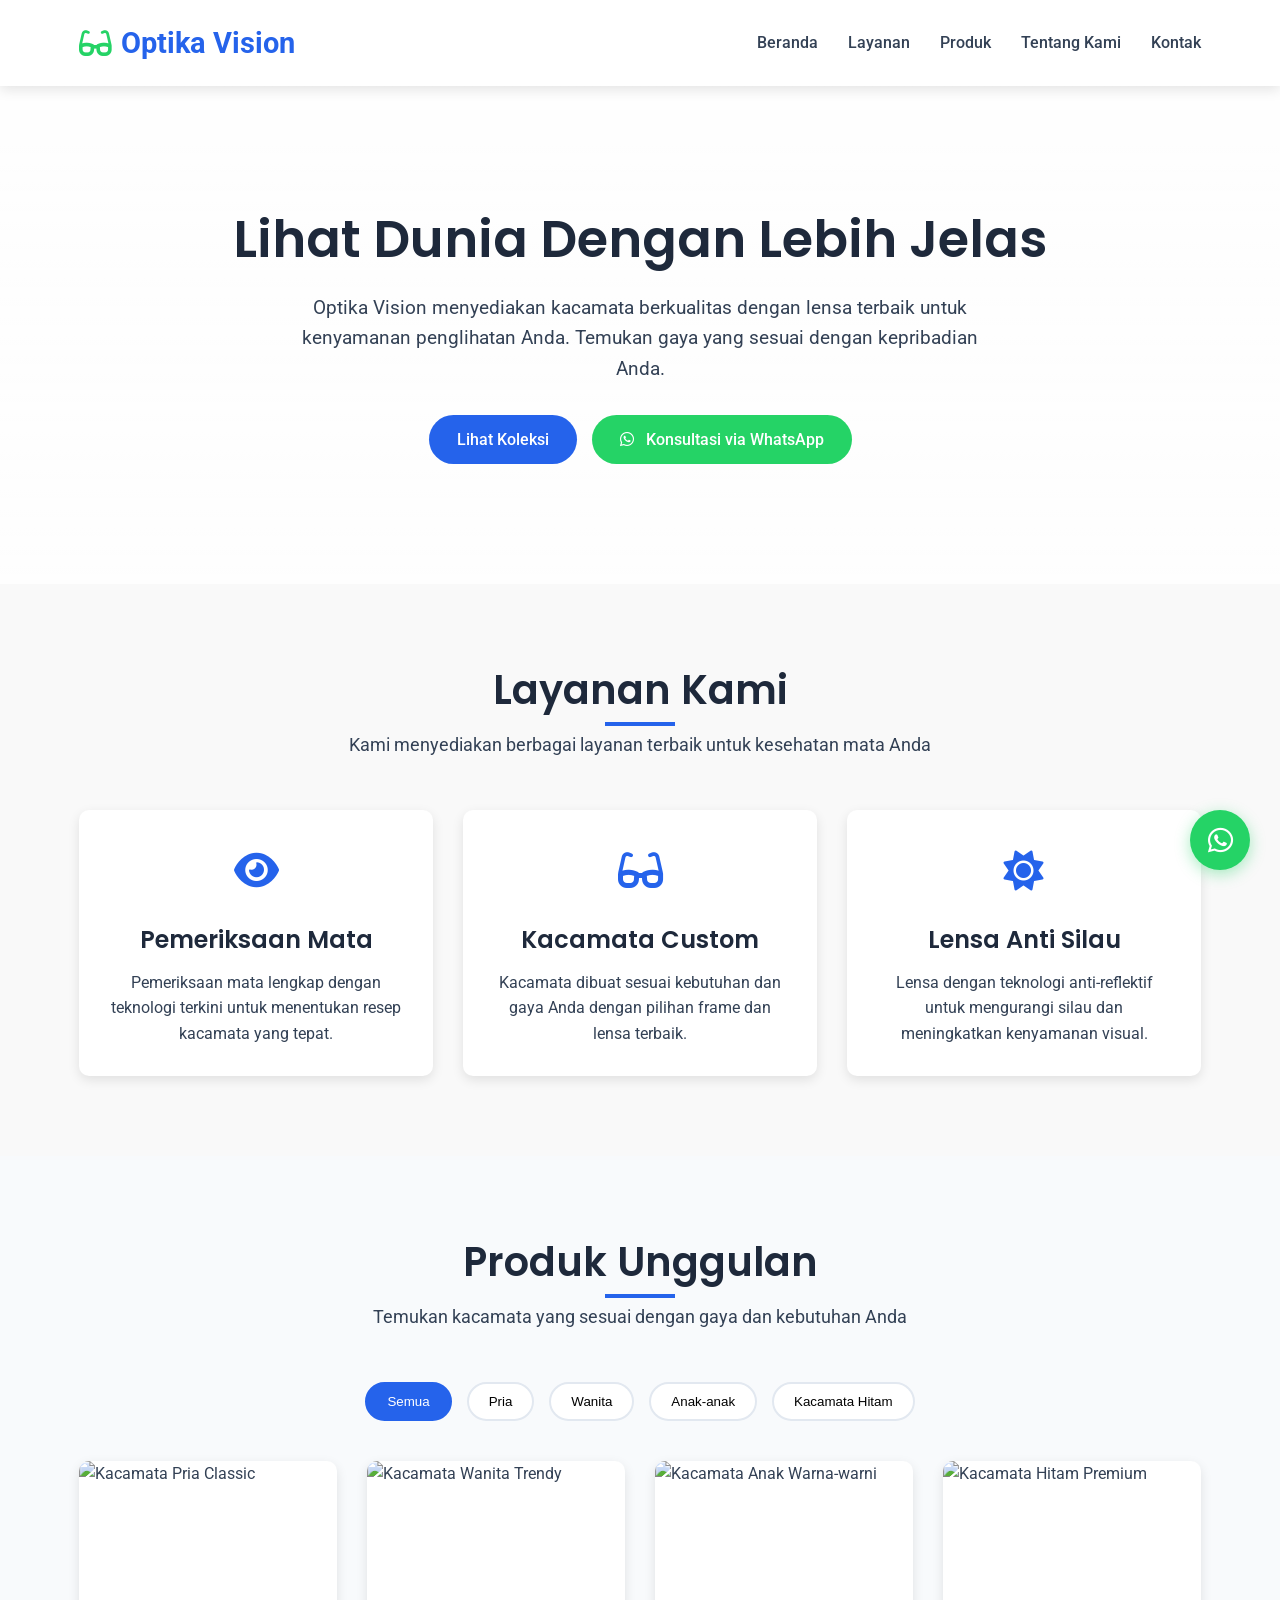
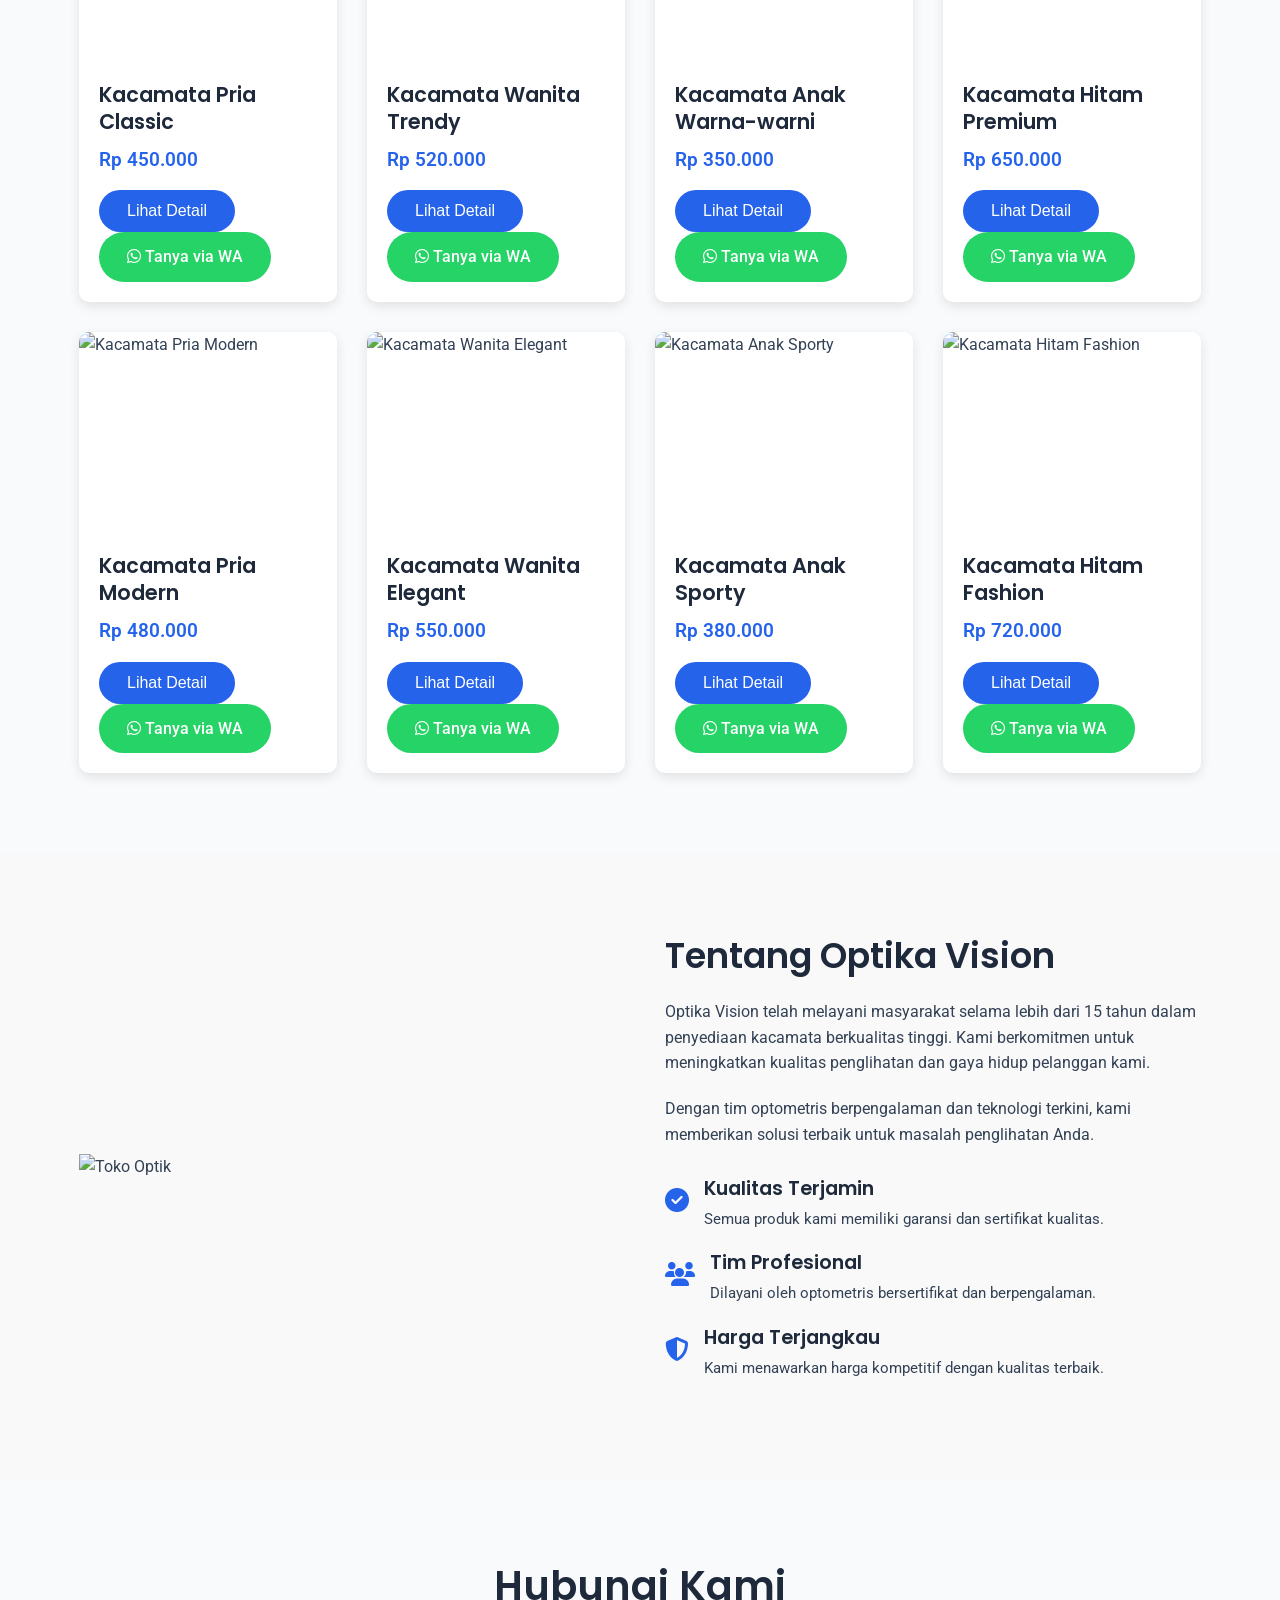
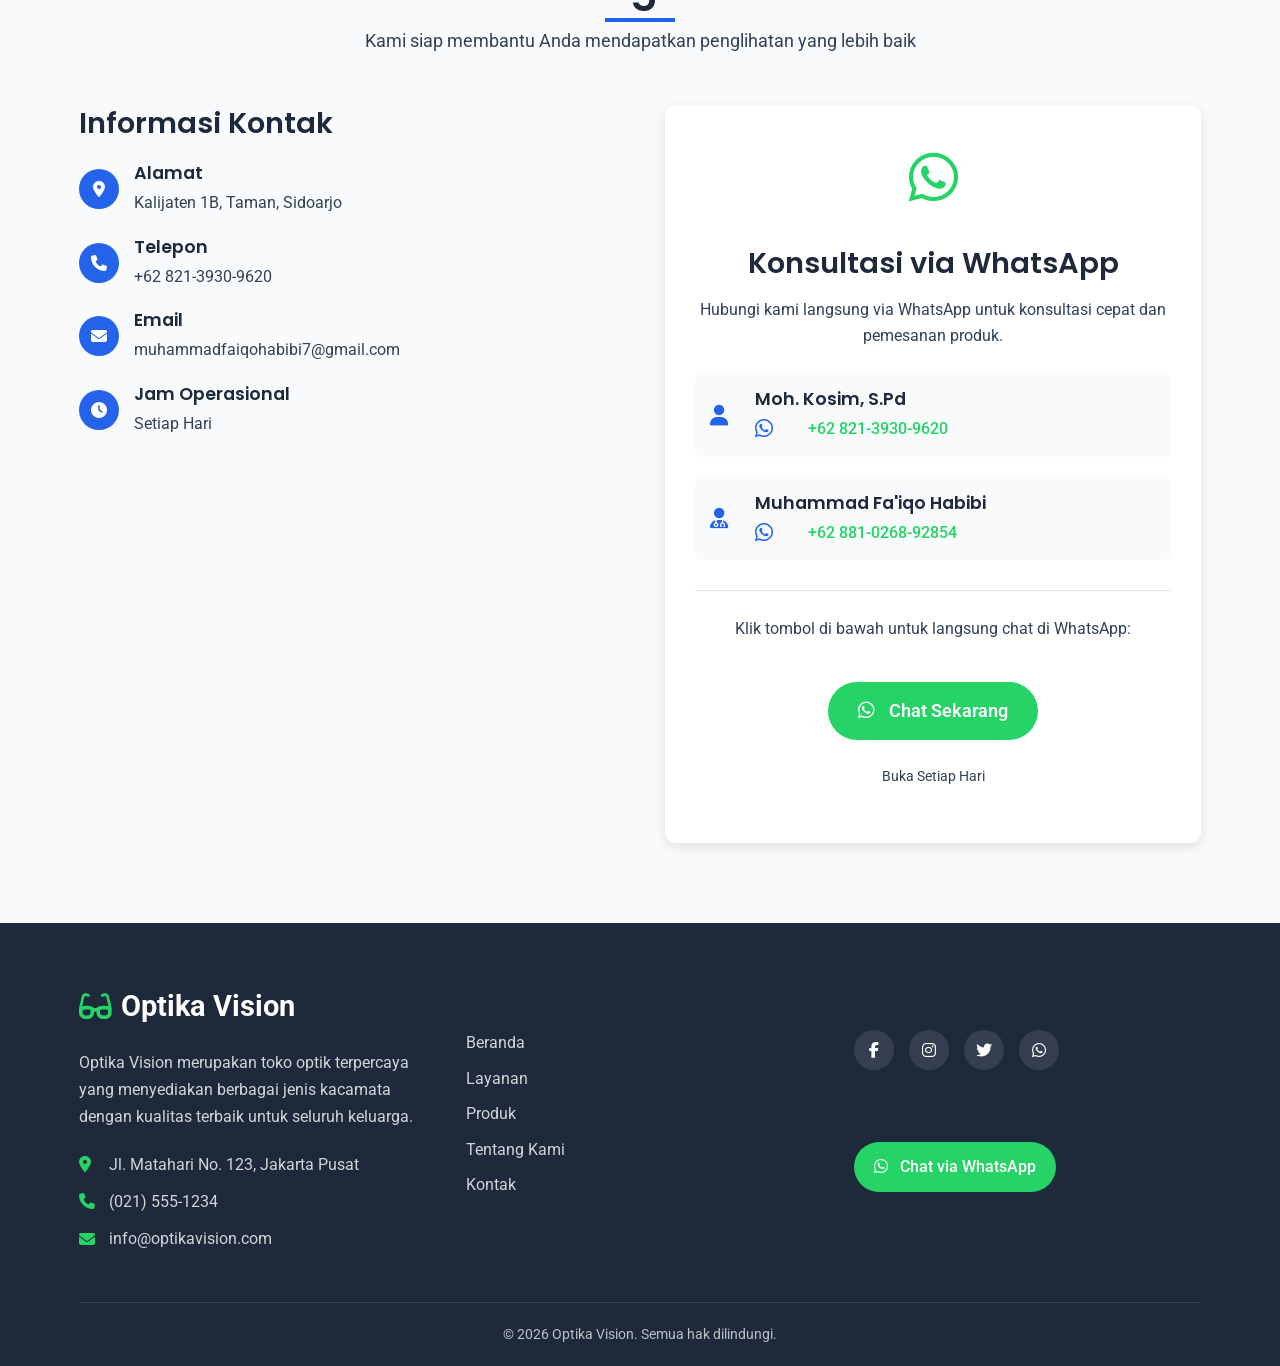
==== commit 7c5bdea0: "Ubah sedikit" ====
--- a/index.html
+++ b/index.html
@@ -221,7 +221,7 @@
                             <a href="https://wa.me/6282139309620?text=Halo%20Optika%20Vision,%20saya%20melihat%20website%20Anda%20dan%20ingin%20bertanya%20tentang:" class="whatsapp-btn" target="_blank">
                                 <i class="fab fa-whatsapp"></i> Chat Sekarang
                             </a>
-                            <p class="whatsapp-note">Buka jam 09:00 - 20:00 WIB</p>
+                            <p class="whatsapp-note">Buka Setiap Hari</p>
                         </div>
                     </div>
                 </div>
